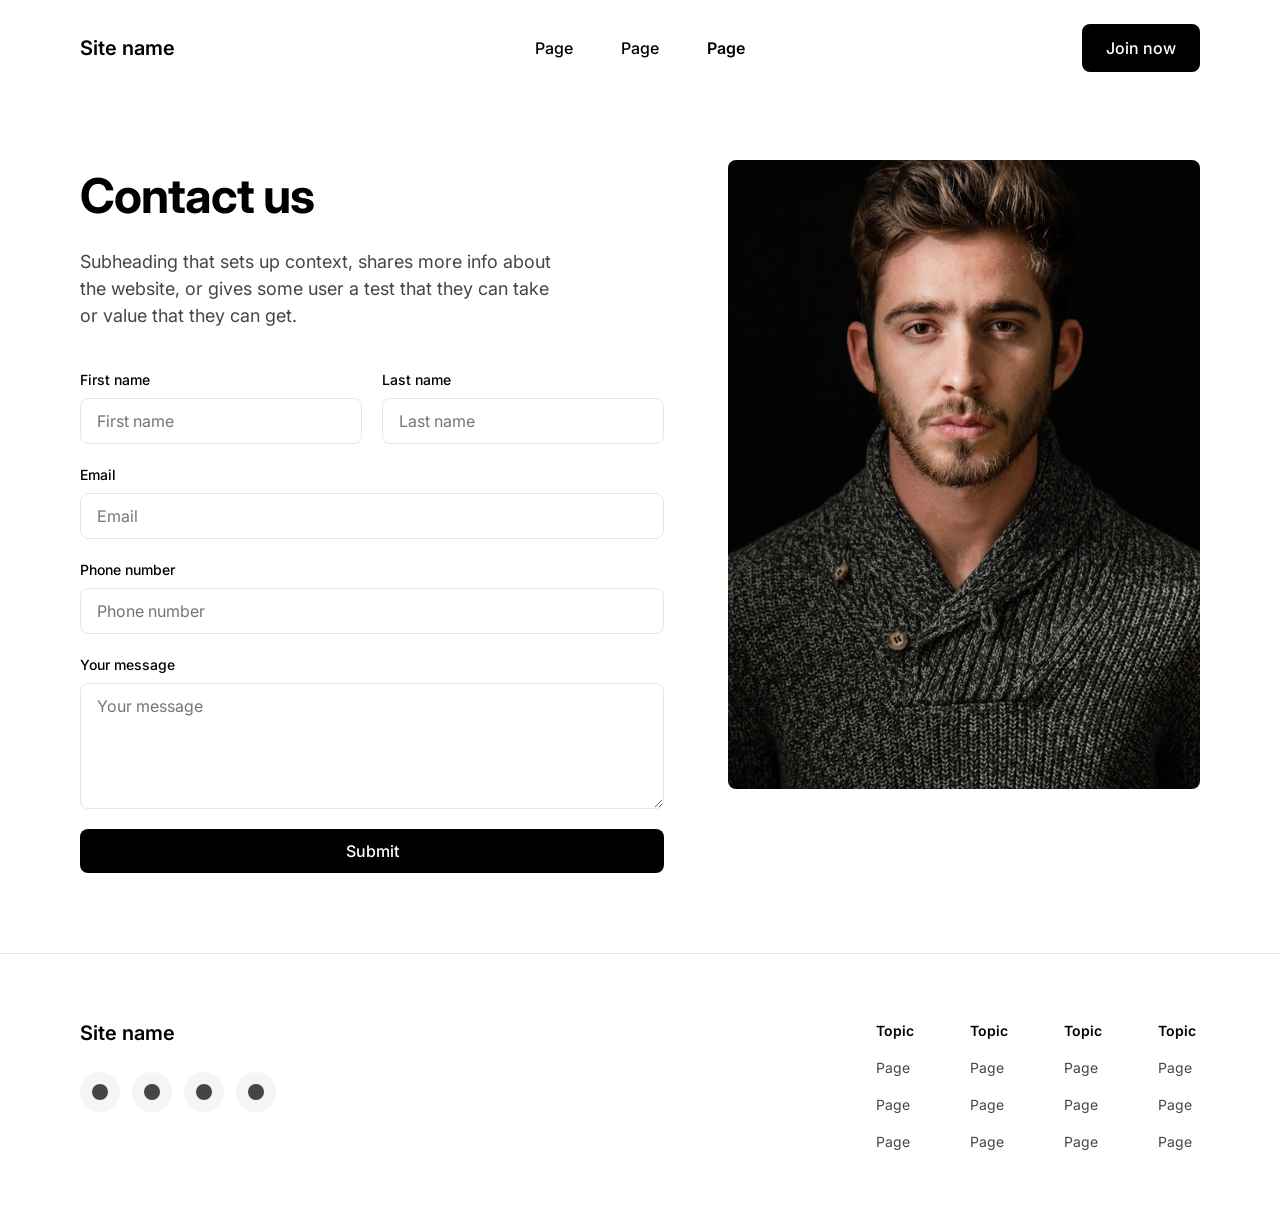
==== level-1-frontend/contact.html @ 08eb5066 "Add Level 1 frontend: Landing and Contact Us pages. Pixel-perfect layout from Figma with Inter font," ====
<!DOCTYPE html>
<html lang="uk">
<head>
  <meta charset="UTF-8">
  <meta name="viewport" content="width=device-width, initial-scale=1.0">
  <title>Contact us — Site name</title>
  <link rel="preconnect" href="https://fonts.googleapis.com">
  <link rel="preconnect" href="https://fonts.gstatic.com" crossorigin>
  <link href="https://fonts.googleapis.com/css2?family=Inter:wght@400;500;600;700&display=swap" rel="stylesheet">
  <link rel="stylesheet" href="css/style.css">
</head>
<body>
  <header class="header">
    <div class="container header__inner">
      <a href="index.html" class="logo">Site name</a>

      <nav class="nav" aria-label="Main navigation">
        <a href="#" class="nav__link">Page</a>
        <a href="#" class="nav__link">Page</a>
        <a href="contact.html" class="nav__link nav__link--active">Page</a>
      </nav>

      <a href="#" class="btn btn--primary header__cta">Join now</a>

      <button class="burger" type="button" aria-label="Open menu" aria-expanded="false" aria-controls="mobile-menu">
        <span class="burger__line"></span>
        <span class="burger__line"></span>
        <span class="burger__line"></span>
      </button>
    </div>
  </header>

  <div class="mobile-menu" id="mobile-menu" aria-hidden="true">
    <div class="mobile-menu__header">
      <a href="index.html" class="logo">Site name</a>
      <button class="mobile-menu__close" type="button" aria-label="Close menu">
        <svg width="24" height="24" viewBox="0 0 24 24" fill="none" aria-hidden="true">
          <path d="M6 6L18 18M18 6L6 18" stroke="currentColor" stroke-width="2" stroke-linecap="round"/>
        </svg>
      </button>
    </div>
    <nav class="mobile-menu__nav" aria-label="Mobile navigation">
      <a href="#" class="mobile-menu__link">Page</a>
      <a href="#" class="mobile-menu__link">Page</a>
      <a href="contact.html" class="mobile-menu__link">Page</a>
      <a href="#" class="btn btn--primary mobile-menu__cta">Join now</a>
    </nav>
  </div>

  <main>
    <section class="contact">
      <div class="container contact__inner">
        <div class="contact__form-wrap">
          <h1 class="contact__title">Contact us</h1>
          <p class="contact__text">Subheading that sets up context, shares more info about the website, or gives some user a test that they can take or value that they can get.</p>

          <form class="contact-form" action="#" method="post">
            <div class="contact-form__row">
              <div class="contact-form__field">
                <label for="first-name">First name</label>
                <input type="text" id="first-name" name="first-name" placeholder="First name">
              </div>
              <div class="contact-form__field">
                <label for="last-name">Last name</label>
                <input type="text" id="last-name" name="last-name" placeholder="Last name">
              </div>
            </div>
            <div class="contact-form__field">
              <label for="email">Email</label>
              <input type="email" id="email" name="email" placeholder="Email">
            </div>
            <div class="contact-form__field">
              <label for="phone">Phone number</label>
              <input type="tel" id="phone" name="phone" placeholder="Phone number">
            </div>
            <div class="contact-form__field">
              <label for="message">Your message</label>
              <textarea id="message" name="message" rows="5" placeholder="Your message"></textarea>
            </div>
            <button type="submit" class="btn btn--primary btn--full">Submit</button>
          </form>
        </div>

        <div class="contact__image-wrap">
          <img
            src="assets/contact-portrait.jpg"
            alt="Portrait of a person"
            class="contact__image"
            width="600"
            height="800"
          >
        </div>
      </div>
    </section>
  </main>

  <footer class="footer">
    <div class="container footer__inner">
      <div class="footer__brand">
        <a href="index.html" class="logo">Site name</a>
        <div class="footer__social">
          <a href="#" class="footer__social-link" aria-label="Social network 1">
            <svg width="20" height="20" viewBox="0 0 20 20" fill="currentColor" aria-hidden="true"><circle cx="10" cy="10" r="8"/></svg>
          </a>
          <a href="#" class="footer__social-link" aria-label="Social network 2">
            <svg width="20" height="20" viewBox="0 0 20 20" fill="currentColor" aria-hidden="true"><circle cx="10" cy="10" r="8"/></svg>
          </a>
          <a href="#" class="footer__social-link" aria-label="Social network 3">
            <svg width="20" height="20" viewBox="0 0 20 20" fill="currentColor" aria-hidden="true"><circle cx="10" cy="10" r="8"/></svg>
          </a>
          <a href="#" class="footer__social-link" aria-label="Social network 4">
            <svg width="20" height="20" viewBox="0 0 20 20" fill="currentColor" aria-hidden="true"><circle cx="10" cy="10" r="8"/></svg>
          </a>
        </div>
      </div>

      <div class="footer__links">
        <div class="footer__column">
          <a href="#" class="footer__link">Topic</a>
          <a href="#" class="footer__link">Page</a>
          <a href="#" class="footer__link">Page</a>
          <a href="#" class="footer__link">Page</a>
        </div>
        <div class="footer__column">
          <a href="#" class="footer__link">Topic</a>
          <a href="#" class="footer__link">Page</a>
          <a href="#" class="footer__link">Page</a>
          <a href="#" class="footer__link">Page</a>
        </div>
        <div class="footer__column">
          <a href="#" class="footer__link">Topic</a>
          <a href="#" class="footer__link">Page</a>
          <a href="#" class="footer__link">Page</a>
          <a href="#" class="footer__link">Page</a>
        </div>
        <div class="footer__column">
          <a href="#" class="footer__link">Topic</a>
          <a href="#" class="footer__link">Page</a>
          <a href="#" class="footer__link">Page</a>
          <a href="#" class="footer__link">Page</a>
        </div>
      </div>
    </div>
  </footer>

  <script src="js/main.js"></script>
</body>
</html>
---- level-1-frontend/css/style.css ----
*,
*::before,
*::after {
  box-sizing: border-box;
  margin: 0;
  padding: 0;
}

:root {
  --color-black: #000000;
  --color-white: #ffffff;
  --color-gray-100: #f5f5f5;
  --color-gray-200: #e5e5e5;
  --color-gray-400: #828282;
  --color-gray-600: #454545;
  --font-family: 'Inter', sans-serif;
  --container-width: 1440px;
  --container-padding: 80px;
  --transition-base: 0.3s ease;
  --shadow-link: 0 4px 12px rgba(0, 0, 0, 0.15);
}

html {
  scroll-behavior: smooth;
}

body {
  font-family: var(--font-family);
  font-size: 16px;
  line-height: 1.5;
  color: var(--color-black);
  background: var(--color-white);
  overflow-x: hidden;
}

body.menu-open {
  overflow: hidden;
}

img {
  display: block;
  max-width: 100%;
  height: auto;
}

a {
  color: inherit;
  text-decoration: none;
}

button {
  font-family: inherit;
  cursor: pointer;
  border: none;
  background: none;
}

.container {
  max-width: var(--container-width);
  margin: 0 auto;
  padding: 0 var(--container-padding);
}

/* Buttons */
.btn {
  display: inline-flex;
  align-items: center;
  justify-content: center;
  padding: 12px 24px;
  font-size: 16px;
  font-weight: 500;
  border-radius: 8px;
  transition: opacity var(--transition-base), transform var(--transition-base);
}

.btn--primary {
  background: var(--color-black);
  color: var(--color-white);
}

.btn--primary:hover {
  opacity: 0.85;
}

.btn--full {
  width: 100%;
}

/* Empty links — smooth shadow on hover */
a[href="#"],
a[href="#"]:visited {
  transition: box-shadow var(--transition-base), color var(--transition-base);
}

a[href="#"]:hover {
  box-shadow: var(--shadow-link);
}

.nav__link[href="#"]:hover,
.footer__link[href="#"]:hover,
.mobile-menu__link[href="#"]:hover {
  box-shadow: none;
  text-shadow: 0 2px 8px rgba(0, 0, 0, 0.25);
}

/* Header */
.header {
  padding: 24px 0;
}

.header__inner {
  display: grid;
  grid-template-columns: 1fr auto 1fr;
  align-items: center;
  gap: 24px;
}

.logo {
  font-size: 20px;
  font-weight: 600;
  justify-self: start;
}

.nav {
  display: flex;
  gap: 32px;
  justify-self: center;
}

.nav__link {
  font-size: 16px;
  font-weight: 500;
  padding: 4px 8px;
  border-radius: 4px;
}

.nav__link--active {
  font-weight: 600;
}

.header__cta {
  justify-self: end;
}

.burger {
  display: none;
  flex-direction: column;
  justify-content: center;
  gap: 5px;
  width: 32px;
  height: 32px;
  padding: 4px;
  justify-self: end;
}

.burger__line {
  display: block;
  width: 100%;
  height: 2px;
  background: var(--color-black);
  border-radius: 2px;
  transition: transform var(--transition-base), opacity var(--transition-base);
}

.burger.is-active .burger__line:nth-child(1) {
  transform: translateY(7px) rotate(45deg);
}

.burger.is-active .burger__line:nth-child(2) {
  opacity: 0;
}

.burger.is-active .burger__line:nth-child(3) {
  transform: translateY(-7px) rotate(-45deg);
}

/* Mobile menu */
.mobile-menu {
  position: fixed;
  inset: 0;
  z-index: 1000;
  background: var(--color-white);
  display: flex;
  flex-direction: column;
  opacity: 0;
  visibility: hidden;
  transform: translateY(-20px);
  transition:
    opacity var(--transition-base),
    visibility var(--transition-base),
    transform var(--transition-base);
}

.mobile-menu.is-open {
  opacity: 1;
  visibility: visible;
  transform: translateY(0);
}

.mobile-menu__header {
  display: flex;
  align-items: center;
  justify-content: space-between;
  padding: 24px var(--container-padding);
}

.mobile-menu__close {
  display: flex;
  align-items: center;
  justify-content: center;
  width: 40px;
  height: 40px;
  color: var(--color-black);
}

.mobile-menu__nav {
  flex: 1;
  display: flex;
  flex-direction: column;
  align-items: center;
  justify-content: center;
  gap: 32px;
  padding: 40px var(--container-padding);
}

.mobile-menu__link {
  font-size: 32px;
  font-weight: 600;
  padding: 8px 16px;
  border-radius: 8px;
}

.mobile-menu__cta {
  margin-top: 16px;
  min-width: 200px;
}

/* Hero */
.hero {
  padding-bottom: 80px;
}

.hero__content {
  display: flex;
  flex-direction: column;
  align-items: center;
  text-align: center;
  padding: 64px 0 48px;
  max-width: 800px;
}

.hero__title {
  font-size: 64px;
  font-weight: 700;
  line-height: 1.1;
  letter-spacing: -0.02em;
  margin-bottom: 24px;
}

.hero__text {
  font-size: 18px;
  color: var(--color-gray-600);
  margin-bottom: 32px;
  max-width: 600px;
}

.hero__image-wrap {
  width: 100%;
  overflow: hidden;
}

.hero__image {
  width: 100%;
  height: 480px;
  object-fit: cover;
}

/* Cards section */
.cards-section {
  padding: 80px 0;
}

.section-title {
  font-size: 48px;
  font-weight: 700;
  text-align: center;
  margin-bottom: 16px;
  letter-spacing: -0.02em;
}

.section-text {
  font-size: 18px;
  color: var(--color-gray-600);
  text-align: center;
  max-width: 600px;
  margin: 0 auto 64px;
}

.cards {
  display: grid;
  grid-template-columns: repeat(3, 1fr);
  gap: 32px;
}

.card {
  padding: 32px;
  border-radius: 12px;
  background: var(--color-white);
  transition: transform var(--transition-base), box-shadow var(--transition-base);
  cursor: default;
}

.card:hover {
  transform: scale(1.05);
  box-shadow: 0 8px 32px rgba(0, 0, 0, 0.12);
}

.card__avatar {
  width: 48px;
  height: 48px;
  border-radius: 50%;
  margin-bottom: 24px;
}

.card__title {
  font-size: 24px;
  font-weight: 600;
  margin-bottom: 12px;
}

.card__text {
  font-size: 16px;
  color: var(--color-gray-600);
  line-height: 1.6;
}

/* Contact page */
.contact {
  padding: 64px 0 80px;
}

.contact__inner {
  display: grid;
  grid-template-columns: 1fr 1fr;
  gap: 64px;
  align-items: start;
}

.contact__title {
  font-size: 48px;
  font-weight: 700;
  margin-bottom: 16px;
  letter-spacing: -0.02em;
}

.contact__text {
  font-size: 18px;
  color: var(--color-gray-600);
  margin-bottom: 40px;
  max-width: 480px;
}

.contact-form {
  display: flex;
  flex-direction: column;
  gap: 20px;
}

.contact-form__row {
  display: grid;
  grid-template-columns: 1fr 1fr;
  gap: 20px;
}

.contact-form__field {
  display: flex;
  flex-direction: column;
  gap: 8px;
}

.contact-form__field label {
  font-size: 14px;
  font-weight: 500;
}

.contact-form__field input,
.contact-form__field textarea {
  font-family: inherit;
  font-size: 16px;
  padding: 12px 16px;
  border: 1px solid var(--color-gray-200);
  border-radius: 8px;
  outline: none;
  transition: border-color var(--transition-base), box-shadow var(--transition-base);
}

.contact-form__field input:focus,
.contact-form__field textarea:focus {
  border-color: var(--color-black);
  box-shadow: 0 0 0 3px rgba(0, 0, 0, 0.08);
}

.contact-form__field textarea {
  resize: vertical;
  min-height: 120px;
}

.contact__image-wrap {
  order: 0;
}

.contact__image {
  width: 100%;
  height: 100%;
  min-height: 600px;
  object-fit: cover;
  border-radius: 8px;
}

/* Footer */
.footer {
  padding: 64px 0;
  border-top: 1px solid var(--color-gray-200);
}

.footer__inner {
  display: flex;
  justify-content: space-between;
  align-items: flex-start;
  gap: 48px;
}

.footer__brand {
  display: flex;
  flex-direction: column;
  gap: 24px;
}

.footer__social {
  display: flex;
  gap: 12px;
}

.footer__social-link {
  display: flex;
  align-items: center;
  justify-content: center;
  width: 40px;
  height: 40px;
  border-radius: 50%;
  background: var(--color-gray-100);
  color: var(--color-gray-600);
  transition: background var(--transition-base), box-shadow var(--transition-base);
}

.footer__social-link:hover {
  background: var(--color-gray-200);
}

.footer__links {
  display: grid;
  grid-template-columns: repeat(4, 1fr);
  gap: 48px;
}

.footer__column {
  display: flex;
  flex-direction: column;
  gap: 12px;
}

.footer__link {
  font-size: 14px;
  color: var(--color-gray-600);
  padding: 2px 4px;
  border-radius: 4px;
}

.footer__column .footer__link:first-child {
  font-weight: 600;
  color: var(--color-black);
}

/* Tablet / Mobile — 768px */
@media (max-width: 768px) {
  :root {
    --container-padding: 24px;
  }

  .header__inner {
    grid-template-columns: 1fr auto;
  }

  .nav,
  .header__cta {
    display: none;
  }

  .burger {
    display: flex;
  }

  .hero__title {
    font-size: 40px;
  }

  .hero__text {
    font-size: 16px;
  }

  .hero__image {
    height: 280px;
  }

  .section-title {
    font-size: 32px;
  }

  .cards {
    grid-template-columns: 1fr;
    gap: 24px;
  }

  .card:hover {
    transform: scale(1.02);
  }

  .contact__inner {
    grid-template-columns: 1fr;
    gap: 40px;
  }

  .contact__image-wrap {
    order: -1;
  }

  .contact__image {
    min-height: 320px;
  }

  .contact__title {
    font-size: 32px;
  }

  .contact-form__row {
    grid-template-columns: 1fr;
  }

  .footer__inner {
    flex-direction: column;
    gap: 40px;
  }

  .footer__links {
    grid-template-columns: repeat(2, 1fr);
    gap: 32px;
    width: 100%;
  }
}

@media (max-width: 480px) {
  .footer__links {
    grid-template-columns: 1fr;
  }

  .hero__title {
    font-size: 32px;
  }

  .mobile-menu__link {
    font-size: 24px;
  }
}
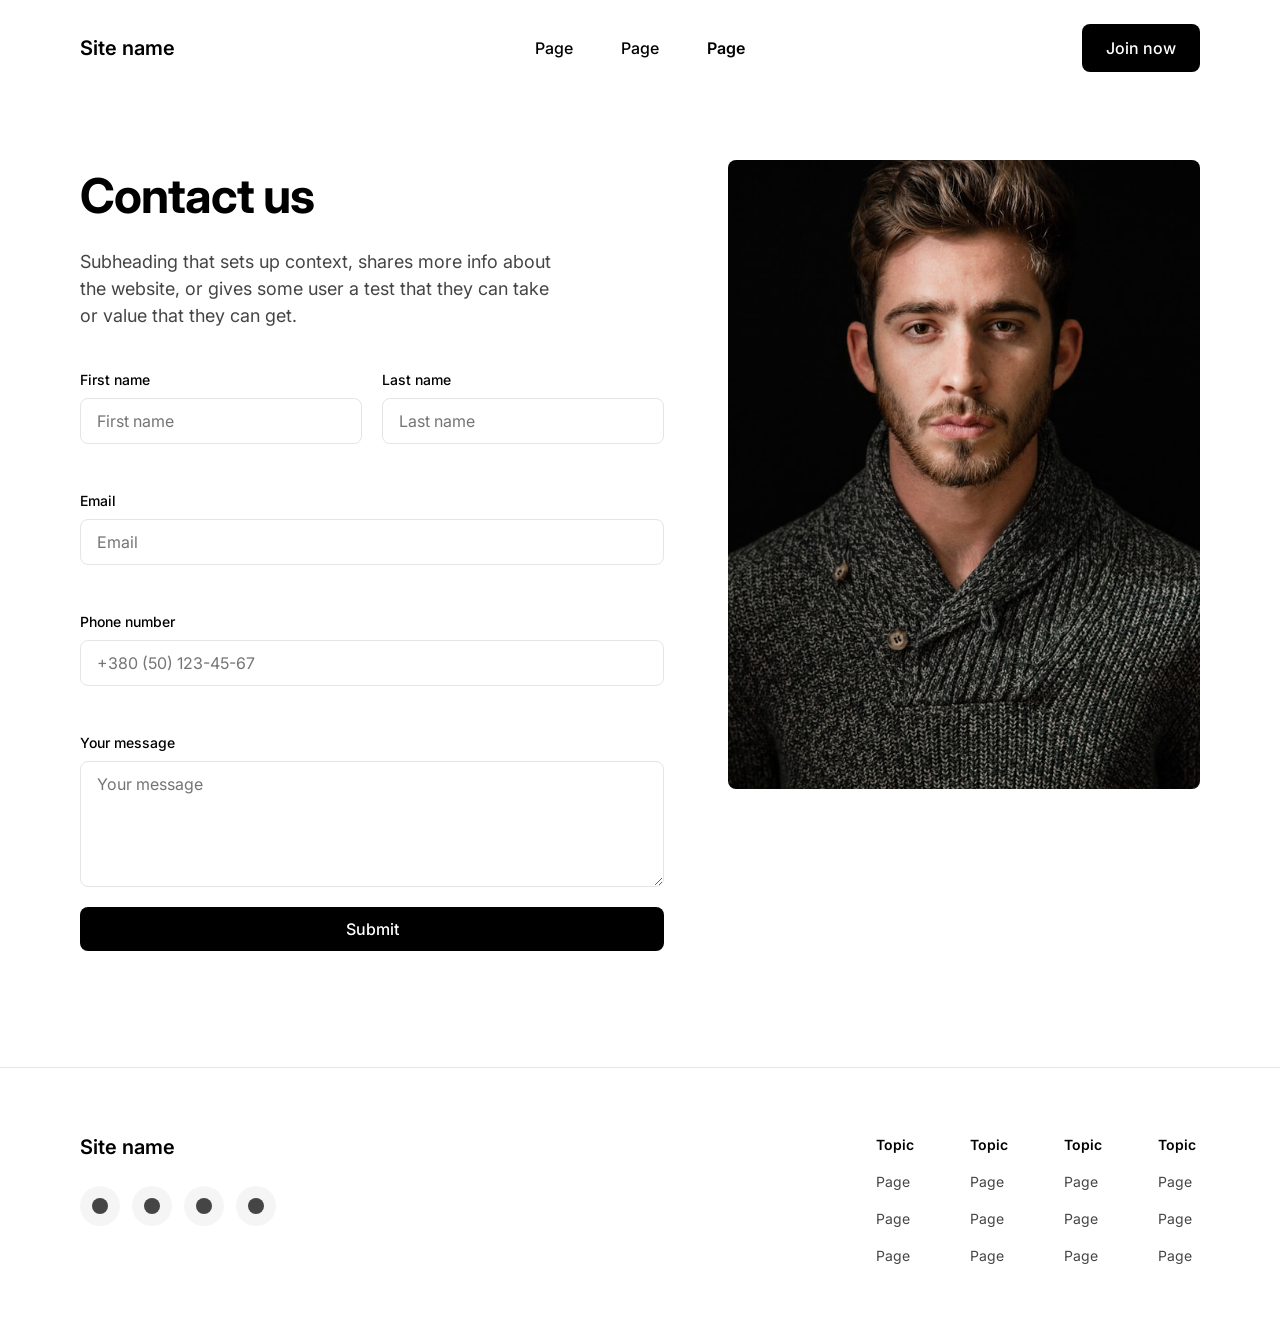
==== commit 7da8237d: "Add levels 3 and 4: form API integration and WooCommerce shipping plugin. Contact form hooks into Fl" ====
--- a/level-1-frontend/contact.html
+++ b/level-1-frontend/contact.html
@@ -54,24 +54,29 @@
           <h1 class="contact__title">Contact us</h1>
           <p class="contact__text">Subheading that sets up context, shares more info about the website, or gives some user a test that they can take or value that they can get.</p>
 
-          <form class="contact-form" action="#" method="post">
+          <form class="contact-form" action="#" method="post" novalidate>
+            <input type="text" name="website" class="contact-form__honeypot" tabindex="-1" autocomplete="off" aria-hidden="true">
             <div class="contact-form__row">
               <div class="contact-form__field">
                 <label for="first-name">First name</label>
-                <input type="text" id="first-name" name="first-name" placeholder="First name">
+                <input type="text" id="first-name" name="first-name" placeholder="First name" required>
+                <span class="field-error" id="first-name-error"></span>
               </div>
               <div class="contact-form__field">
                 <label for="last-name">Last name</label>
                 <input type="text" id="last-name" name="last-name" placeholder="Last name">
+                <span class="field-error" id="last-name-error"></span>
               </div>
             </div>
             <div class="contact-form__field">
               <label for="email">Email</label>
-              <input type="email" id="email" name="email" placeholder="Email">
+              <input type="email" id="email" name="email" placeholder="Email" required>
+              <span class="field-error" id="email-error"></span>
             </div>
             <div class="contact-form__field">
               <label for="phone">Phone number</label>
-              <input type="tel" id="phone" name="phone" placeholder="Phone number">
+              <input type="tel" id="phone" name="phone" placeholder="+380 (50) 123-45-67" required>
+              <span class="field-error" id="phone-error"></span>
             </div>
             <div class="contact-form__field">
               <label for="message">Your message</label>
@@ -144,5 +149,6 @@
   </footer>
 
   <script src="js/main.js"></script>
+  <script src="js/contact-form.js"></script>
 </body>
 </html>
--- a/level-1-frontend/css/style.css
+++ b/level-1-frontend/css/style.css
@@ -405,6 +405,38 @@
   min-height: 120px;
 }
 
+.form-status {
+  margin-top: 16px;
+  font-size: 14px;
+}
+
+.form-status--success {
+  color: #1b7f3a;
+}
+
+.form-status--error {
+  color: #b42318;
+}
+
+.form-status--loading {
+  color: var(--color-gray-600);
+}
+
+.contact-form__honeypot {
+  position: absolute;
+  left: -9999px;
+  width: 1px;
+  height: 1px;
+  opacity: 0;
+  pointer-events: none;
+}
+
+.field-error {
+  min-height: 18px;
+  font-size: 12px;
+  color: #b42318;
+}
+
 .contact__image-wrap {
   order: 0;
 }
